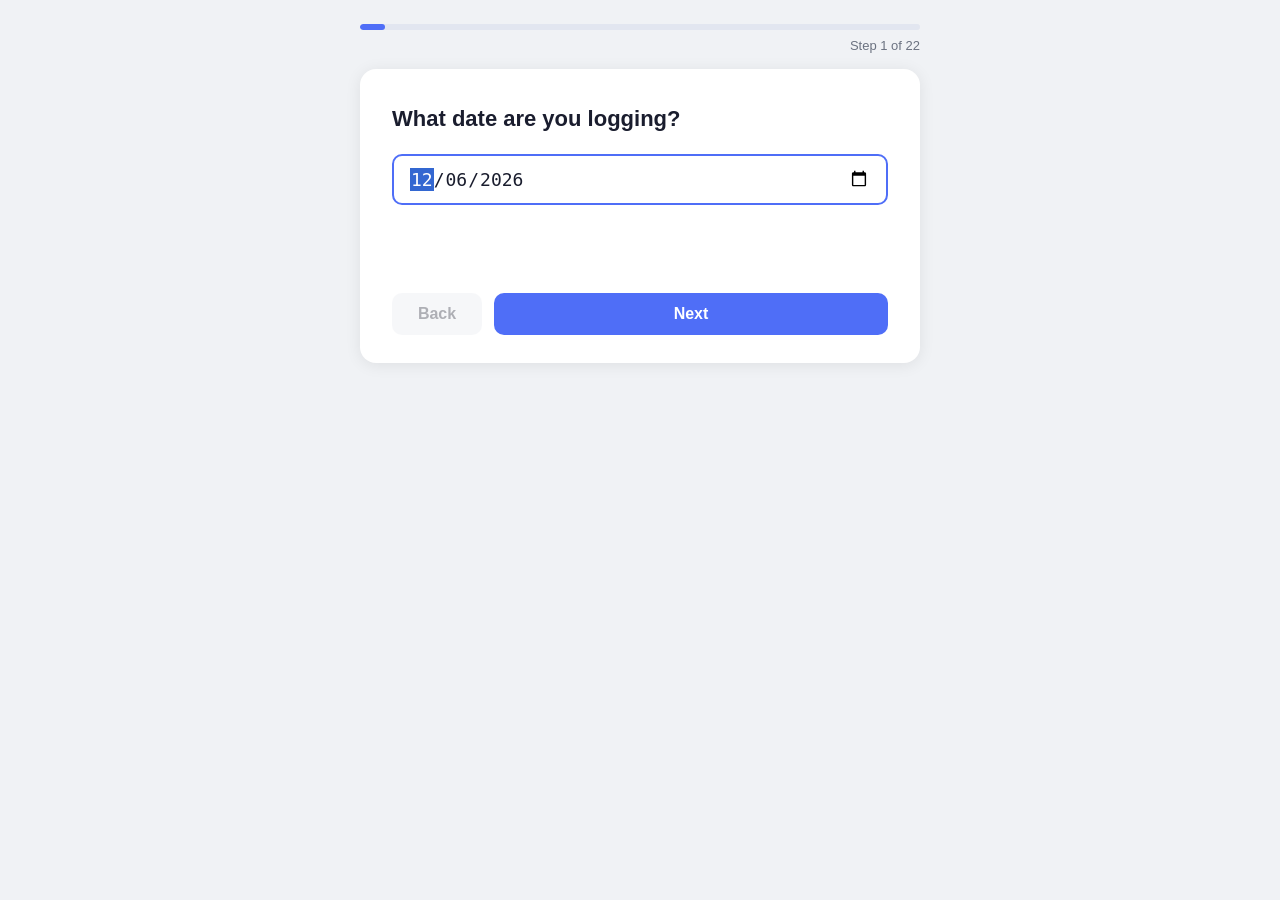
==== index.html @ dbabfc8b "Initial commit: daily habit tracking web app Static web app with wizard-style daily data entry, loca" ====
<!DOCTYPE html>
<html lang="en">
<head>
  <meta charset="UTF-8">
  <meta name="viewport" content="width=device-width, initial-scale=1.0">
  <title>Daily Log</title>
  <link rel="stylesheet" href="static/css/style.css">
</head>
<body>
  <div id="app">
    <div class="progress-container">
      <div class="progress-bar" id="progressBar"></div>
    </div>
    <div class="progress-label" id="progressLabel"></div>

    <div class="card" id="card">
      <div class="question-area" id="questionArea"></div>
      <div class="nav-buttons">
        <button class="btn btn-back" id="btnBack" onclick="prevStep()">Back</button>
        <button class="btn btn-next" id="btnNext" onclick="nextStep()">Next</button>
      </div>
    </div>

    <div class="card completion-card" id="completionCard" style="display:none">
      <h2>Day logged!</h2>
      <div id="summaryList" class="summary-list"></div>
      <div class="completion-actions">
        <button class="btn btn-export" onclick="storage.exportCSV()">Download CSV</button>
        <a href="history.html" class="btn btn-history">View History</a>
        <button class="btn btn-next" onclick="startNew()">Log Another Day</button>
      </div>
    </div>
  </div>

  <script src="static/js/storage.js"></script>
  <script src="static/js/wizard.js"></script>
</body>
</html>
---- static/css/style.css ----
*, *::before, *::after { box-sizing: border-box; margin: 0; padding: 0; }

:root {
  --bg: #f0f2f5;
  --card-bg: #ffffff;
  --accent: #4f6ef7;
  --accent-hover: #3a58e0;
  --back-bg: #e8eaf0;
  --back-hover: #d4d8e8;
  --yes-bg: #e8f5e9;
  --yes-hover: #c8e6c9;
  --no-bg: #fce4ec;
  --no-hover: #f8bbd0;
  --text: #1a1d2e;
  --muted: #6b7280;
  --border: #e2e6f0;
  --progress-bg: #e2e6f0;
  --progress-fill: #4f6ef7;
  --likert-bg: #f5f7ff;
  --likert-hover: #e8ebff;
  --likert-active: #4f6ef7;
  --likert-active-text: #ffffff;
}

body {
  font-family: -apple-system, BlinkMacSystemFont, 'Segoe UI', Roboto, sans-serif;
  background: var(--bg);
  color: var(--text);
  min-height: 100vh;
  display: flex;
  align-items: flex-start;
  justify-content: center;
  padding: 24px 16px 60px;
}

#app {
  width: 100%;
  max-width: 560px;
}

/* Progress */
.progress-container {
  height: 6px;
  background: var(--progress-bg);
  border-radius: 3px;
  margin-bottom: 8px;
  overflow: hidden;
}

.progress-bar {
  height: 100%;
  background: var(--progress-fill);
  border-radius: 3px;
  transition: width 0.35s ease;
  width: 0%;
}

.progress-label {
  text-align: right;
  font-size: 13px;
  color: var(--muted);
  margin-bottom: 16px;
}

/* Card */
.card {
  background: var(--card-bg);
  border-radius: 16px;
  padding: 36px 32px 28px;
  box-shadow: 0 2px 16px rgba(0,0,0,0.08);
}

/* Question area */
.question-area {
  min-height: 160px;
  display: flex;
  flex-direction: column;
  gap: 20px;
}

.question-label {
  font-size: 22px;
  font-weight: 600;
  line-height: 1.3;
  color: var(--text);
}

.question-hint {
  font-size: 14px;
  color: var(--muted);
  margin-top: -12px;
}

/* Text / number inputs */
.question-input {
  width: 100%;
  padding: 12px 16px;
  font-size: 18px;
  border: 2px solid var(--border);
  border-radius: 10px;
  outline: none;
  transition: border-color 0.2s;
  color: var(--text);
  background: #fff;
}

.question-input:focus {
  border-color: var(--accent);
}

.number-row {
  display: flex;
  align-items: center;
  gap: 12px;
}

.stepper-btn {
  width: 44px;
  height: 44px;
  border: 2px solid var(--border);
  background: var(--back-bg);
  border-radius: 10px;
  font-size: 22px;
  cursor: pointer;
  display: flex;
  align-items: center;
  justify-content: center;
  flex-shrink: 0;
  transition: background 0.15s;
}

.stepper-btn:hover { background: var(--back-hover); }

.number-input-wrap { flex: 1; }

/* Yes / No buttons */
.yn-row {
  display: flex;
  gap: 12px;
}

.yn-btn {
  flex: 1;
  padding: 18px;
  font-size: 18px;
  font-weight: 600;
  border: 2px solid var(--border);
  border-radius: 12px;
  cursor: pointer;
  transition: all 0.15s;
  background: var(--card-bg);
}

.yn-btn.yes:hover, .yn-btn.yes.selected { background: var(--yes-bg); border-color: #66bb6a; color: #2e7d32; }
.yn-btn.no:hover, .yn-btn.no.selected  { background: var(--no-bg);  border-color: #ef9a9a; color: #c62828; }

/* Likert scale */
.likert-row {
  display: flex;
  gap: 6px;
  flex-wrap: nowrap;
}

.likert-btn {
  flex: 1;
  padding: 12px 4px;
  font-size: 15px;
  font-weight: 600;
  border: 2px solid var(--border);
  background: var(--likert-bg);
  border-radius: 10px;
  cursor: pointer;
  transition: all 0.15s;
  text-align: center;
  line-height: 1.2;
}

.likert-btn:hover { background: var(--likert-hover); border-color: var(--accent); }

.likert-btn.selected {
  background: var(--likert-active);
  border-color: var(--likert-active);
  color: var(--likert-active-text);
}

.likert-anchors {
  display: flex;
  justify-content: space-between;
  font-size: 12px;
  color: var(--muted);
  margin-top: 4px;
  padding: 0 2px;
}

/* Date input */
.date-input {
  padding: 12px 16px;
  font-size: 18px;
  border: 2px solid var(--border);
  border-radius: 10px;
  outline: none;
  color: var(--text);
  width: 100%;
  transition: border-color 0.2s;
}
.date-input:focus { border-color: var(--accent); }

/* Textarea */
.question-textarea {
  width: 100%;
  padding: 12px 16px;
  font-size: 16px;
  border: 2px solid var(--border);
  border-radius: 10px;
  outline: none;
  resize: vertical;
  min-height: 100px;
  font-family: inherit;
  color: var(--text);
  transition: border-color 0.2s;
}
.question-textarea:focus { border-color: var(--accent); }

/* Nav buttons */
.nav-buttons {
  display: flex;
  justify-content: space-between;
  margin-top: 28px;
  gap: 12px;
}

.btn {
  padding: 12px 24px;
  font-size: 16px;
  font-weight: 600;
  border: none;
  border-radius: 10px;
  cursor: pointer;
  text-decoration: none;
  display: inline-flex;
  align-items: center;
  justify-content: center;
  transition: background 0.15s, opacity 0.15s;
}

.btn-back {
  background: var(--back-bg);
  color: var(--text);
  min-width: 90px;
}
.btn-back:hover { background: var(--back-hover); }
.btn-back:disabled { opacity: 0.35; cursor: default; }

.btn-next {
  background: var(--accent);
  color: #fff;
  flex: 1;
}
.btn-next:hover { background: var(--accent-hover); }

.btn-export {
  background: #e8f5e9;
  color: #2e7d32;
  border: 2px solid #c8e6c9;
}
.btn-export:hover { background: #c8e6c9; }

.btn-history {
  background: var(--back-bg);
  color: var(--text);
}
.btn-history:hover { background: var(--back-hover); }

/* Completion card */
.completion-card {
  text-align: center;
}

.completion-card h2 {
  font-size: 28px;
  margin-bottom: 24px;
  color: var(--accent);
}

.completion-actions {
  display: flex;
  flex-wrap: wrap;
  gap: 10px;
  justify-content: center;
  margin-top: 28px;
}

.summary-list {
  text-align: left;
  background: var(--bg);
  border-radius: 10px;
  padding: 16px 20px;
  max-height: 320px;
  overflow-y: auto;
  display: grid;
  grid-template-columns: 1fr 1fr;
  gap: 6px 20px;
  font-size: 14px;
}

.summary-item { display: contents; }
.summary-key   { color: var(--muted); }
.summary-value { font-weight: 600; color: var(--text); }

/* Slide transition */
@keyframes slideIn {
  from { opacity: 0; transform: translateX(30px); }
  to   { opacity: 1; transform: translateX(0); }
}
@keyframes slideOut {
  from { opacity: 1; transform: translateX(0); }
  to   { opacity: 0; transform: translateX(-30px); }
}

.slide-in  { animation: slideIn  0.28s ease forwards; }
.slide-out { animation: slideOut 0.18s ease forwards; }

/* History page */
.history-page {
  max-width: 100%;
  padding: 24px 0;
}

.history-header {
  display: flex;
  justify-content: space-between;
  align-items: center;
  margin-bottom: 20px;
  flex-wrap: wrap;
  gap: 12px;
}

.history-actions { display: flex; gap: 10px; }

.table-wrapper {
  overflow-x: auto;
  border-radius: 12px;
  box-shadow: 0 2px 16px rgba(0,0,0,0.08);
}

.history-table {
  width: 100%;
  border-collapse: collapse;
  background: var(--card-bg);
  font-size: 14px;
}

.history-table th {
  background: #f5f7ff;
  padding: 10px 12px;
  text-align: left;
  font-weight: 600;
  color: var(--muted);
  white-space: nowrap;
  border-bottom: 2px solid var(--border);
}

.history-table td {
  padding: 9px 12px;
  border-bottom: 1px solid var(--border);
  white-space: nowrap;
}

.history-table tr:last-child td { border-bottom: none; }
.history-table tr:hover td { background: #f9faff; }
.notes-cell { max-width: 200px; white-space: nowrap; overflow: hidden; text-overflow: ellipsis; }

.no-data {
  text-align: center;
  padding: 60px;
  color: var(--muted);
  font-size: 18px;
}
.no-data a { color: var(--accent); }

@media (max-width: 480px) {
  .card { padding: 28px 20px 22px; }
  .question-label { font-size: 19px; }
  .likert-btn { font-size: 13px; padding: 10px 2px; }
  .summary-list { grid-template-columns: 1fr; }
}
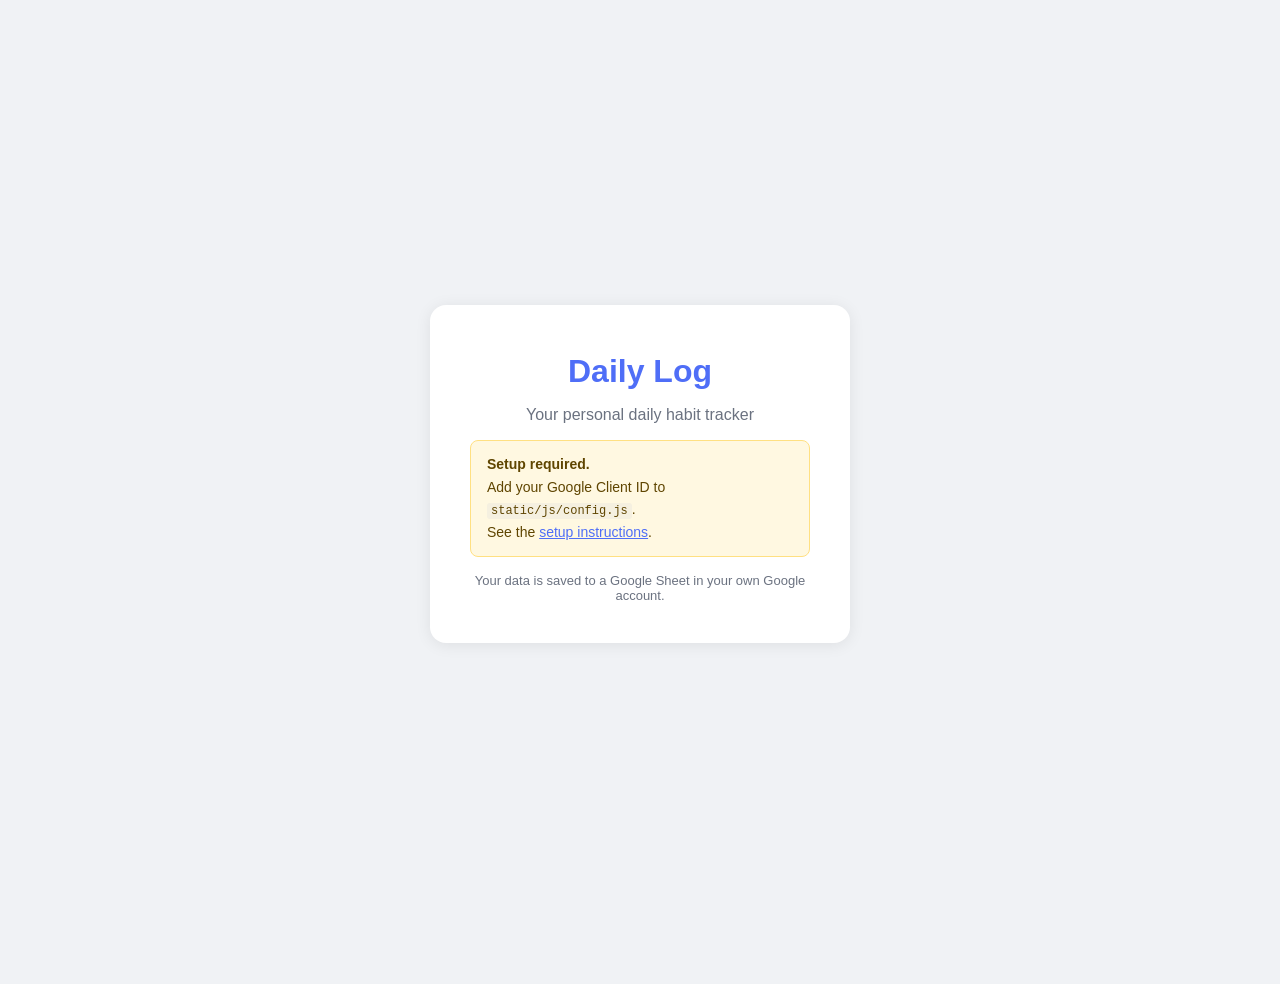
==== commit 0483be43: "Switch storage backend from localStorage to Google Sheets Adds OAuth 2.0 sign-in via Google Identity" ====
--- a/index.html
+++ b/index.html
@@ -5,9 +5,30 @@
   <meta name="viewport" content="width=device-width, initial-scale=1.0">
   <title>Daily Log</title>
   <link rel="stylesheet" href="static/css/style.css">
+  <script src="https://accounts.google.com/gsi/client" async></script>
 </head>
 <body>
-  <div id="app">
+
+  <!-- Auth screen (shown when not signed in) -->
+  <div id="authScreen" class="auth-screen" style="display:none">
+    <div class="auth-card">
+      <h1 class="auth-title">Daily Log</h1>
+      <p class="auth-subtitle">Your personal daily habit tracker</p>
+      <p id="setupMsg" class="auth-setup-msg" style="display:none">
+        <strong>Setup required.</strong><br>
+        Add your Google Client ID to <code>static/js/config.js</code>.<br>
+        See the <a href="https://github.com/Jordan-hollinger/DailyDataApp#setup" target="_blank">setup instructions</a>.
+      </p>
+      <button id="signInBtn" class="btn btn-google" onclick="auth.signIn()">
+        Sign in with Google
+      </button>
+      <p id="signInError" class="auth-error" style="display:none">Sign-in failed. Please try again.</p>
+      <p class="auth-note">Your data is saved to a Google Sheet in your own Google account.</p>
+    </div>
+  </div>
+
+  <!-- Main app (shown after auth) -->
+  <div id="app" style="display:none">
     <div class="progress-container">
       <div class="progress-bar" id="progressBar"></div>
     </div>
@@ -25,14 +46,23 @@
       <h2>Day logged!</h2>
       <div id="summaryList" class="summary-list"></div>
       <div class="completion-actions">
-        <button class="btn btn-export" onclick="storage.exportCSV()">Download CSV</button>
+        <button class="btn btn-export" onclick="sheets.exportCSV()">Download CSV</button>
+        <a id="sheetLink" href="#" target="_blank" class="btn btn-sheet" style="display:none">Open Google Sheet</a>
         <a href="history.html" class="btn btn-history">View History</a>
         <button class="btn btn-next" onclick="startNew()">Log Another Day</button>
       </div>
     </div>
+
+    <div class="sign-out-bar">
+      <button class="btn-sign-out" onclick="auth.signOut()">Sign out</button>
+    </div>
   </div>
 
+  <script src="static/js/config.js"></script>
   <script src="static/js/storage.js"></script>
+  <script src="static/js/auth.js"></script>
+  <script src="static/js/sheets.js"></script>
   <script src="static/js/wizard.js"></script>
+  <script>auth.init();</script>
 </body>
 </html>
--- a/static/css/style.css
+++ b/static/css/style.css
@@ -378,6 +378,90 @@
 }
 .no-data a { color: var(--accent); }
 
+/* Auth screen */
+.auth-screen {
+  display: flex;
+  align-items: center;
+  justify-content: center;
+  min-height: 100vh;
+  width: 100%;
+  padding: 24px 16px;
+}
+
+.auth-card {
+  background: var(--card-bg);
+  border-radius: 16px;
+  padding: 48px 40px 40px;
+  box-shadow: 0 2px 16px rgba(0,0,0,0.08);
+  max-width: 420px;
+  width: 100%;
+  text-align: center;
+  display: flex;
+  flex-direction: column;
+  align-items: center;
+  gap: 16px;
+}
+
+.auth-title    { font-size: 32px; font-weight: 700; color: var(--accent); }
+.auth-subtitle { color: var(--muted); font-size: 16px; }
+
+.btn-google {
+  background: #fff;
+  color: var(--text);
+  border: 2px solid var(--border);
+  width: 100%;
+  font-size: 16px;
+  gap: 10px;
+  padding: 14px 24px;
+}
+.btn-google:hover { background: var(--bg); border-color: #bbb; }
+
+.btn-sheet {
+  background: #e8f5e9;
+  color: #2e7d32;
+  border: 2px solid #c8e6c9;
+}
+.btn-sheet:hover { background: #c8e6c9; }
+
+.auth-note {
+  font-size: 13px;
+  color: var(--muted);
+}
+
+.auth-error {
+  color: #c62828;
+  font-size: 14px;
+}
+
+.auth-setup-msg {
+  background: #fff8e1;
+  border: 1px solid #ffe082;
+  border-radius: 8px;
+  padding: 12px 16px;
+  font-size: 14px;
+  color: #5f4500;
+  text-align: left;
+  line-height: 1.6;
+}
+.auth-setup-msg a { color: var(--accent); }
+.auth-setup-msg code { background: #f5f0e0; padding: 1px 4px; border-radius: 3px; font-size: 12px; }
+
+/* Sign-out bar */
+.sign-out-bar {
+  text-align: right;
+  padding: 12px 4px 0;
+}
+.btn-sign-out {
+  background: none;
+  border: none;
+  color: var(--muted);
+  font-size: 13px;
+  cursor: pointer;
+  text-decoration: underline;
+  padding: 4px;
+}
+.btn-sign-out:hover { color: var(--text); }
+
 @media (max-width: 480px) {
   .card { padding: 28px 20px 22px; }
   .question-label { font-size: 19px; }
